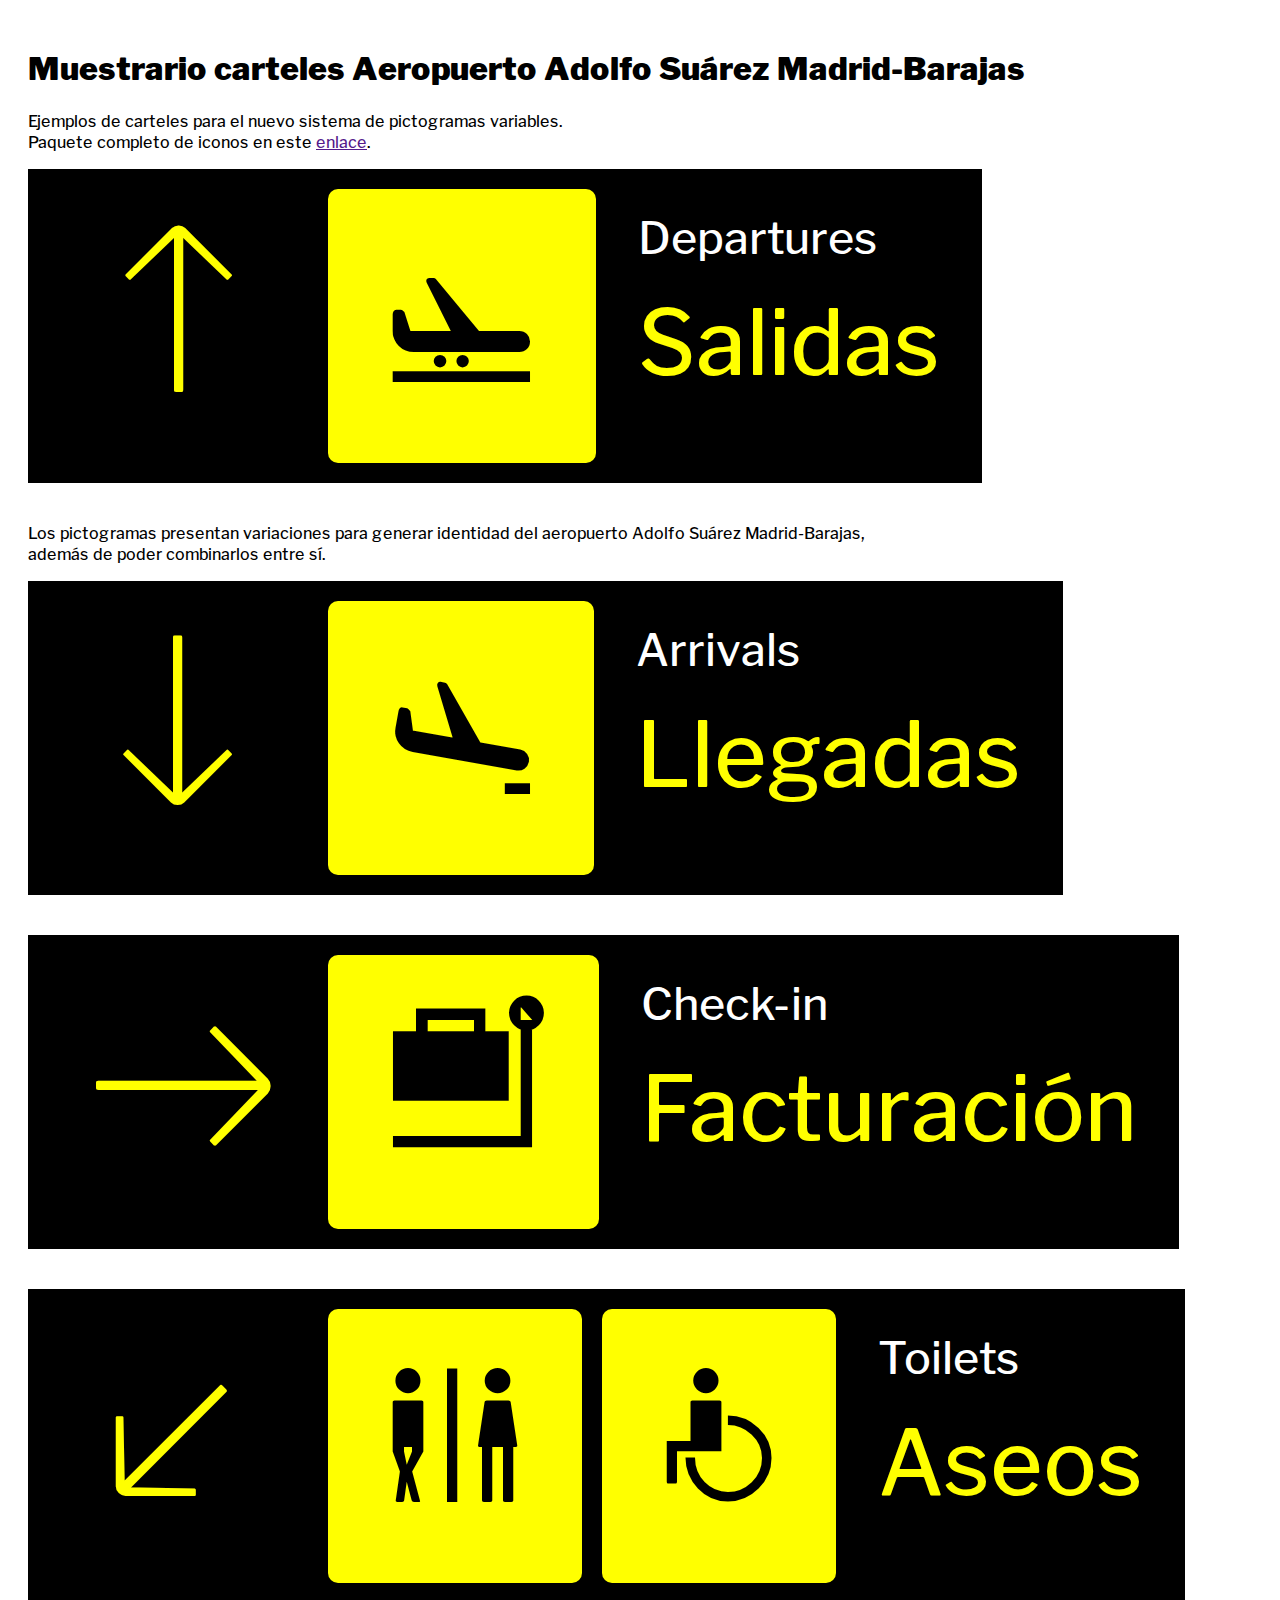
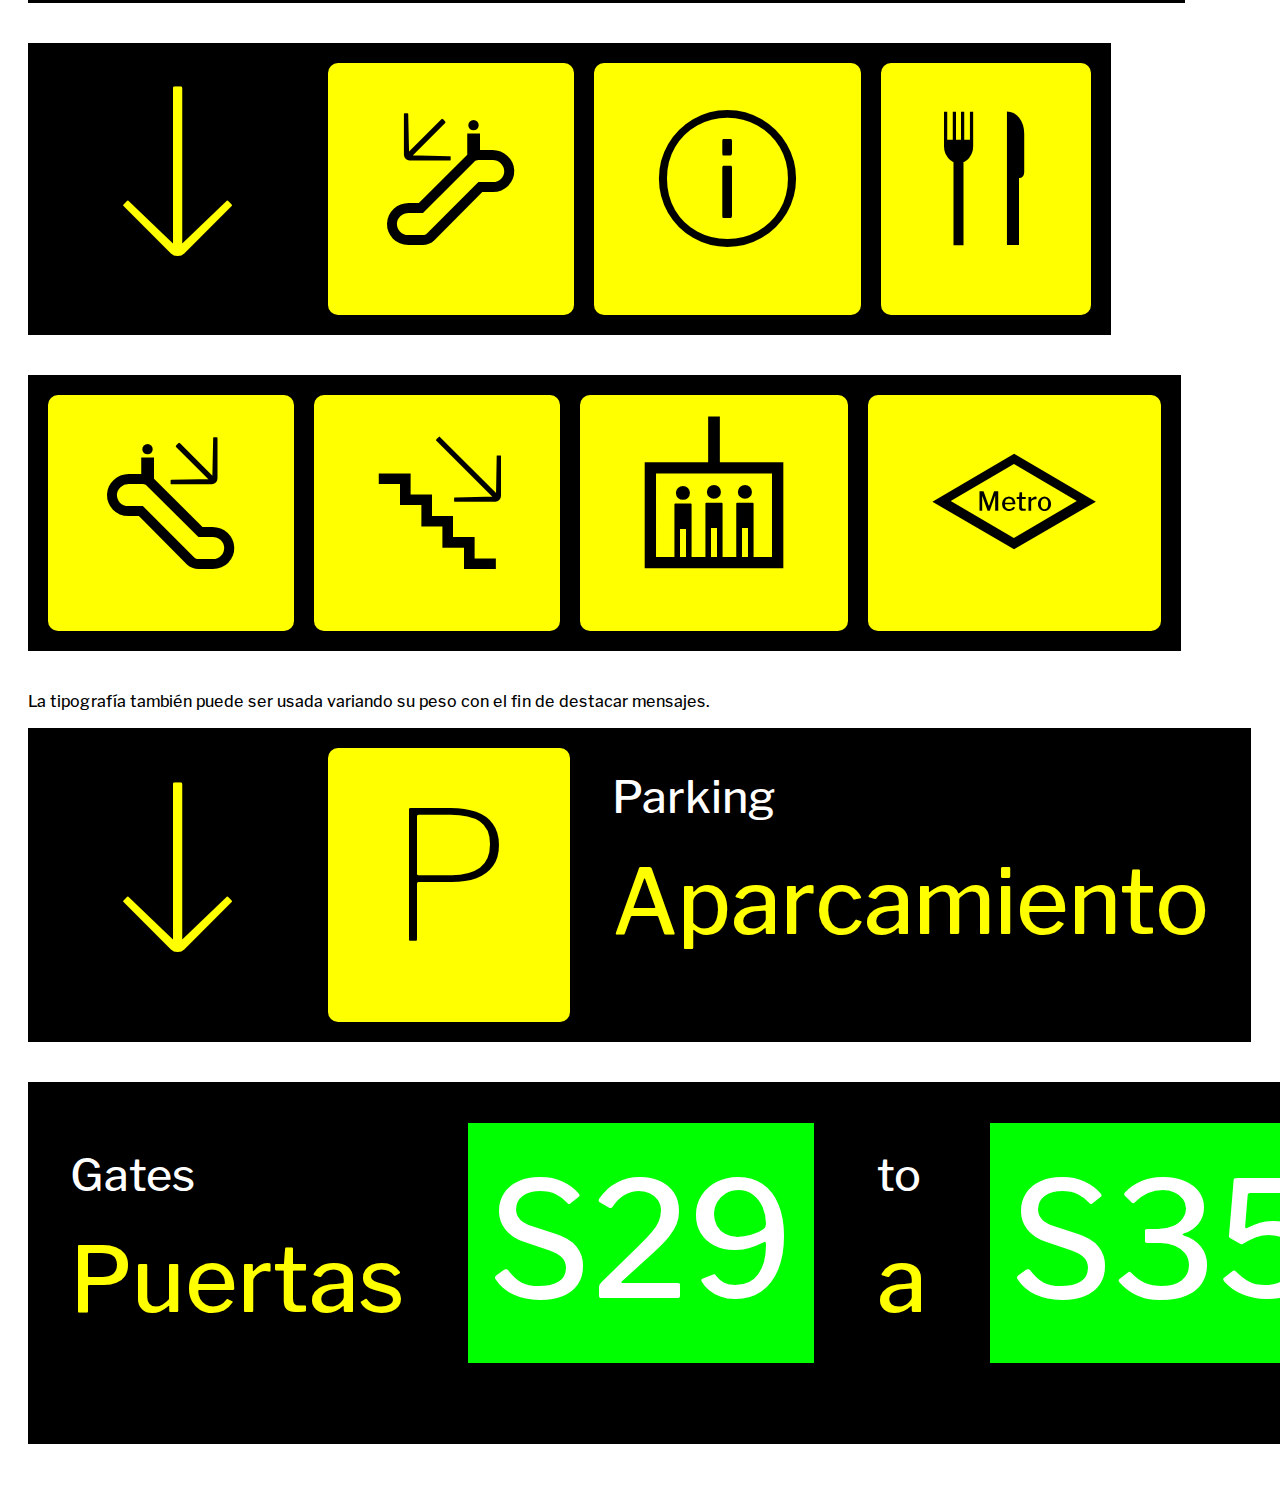
==== index.html @ a6f04977 "prueba web" ====
<!DOCTYPE html>
<html lang="es">
<head>
    <meta charset="UTF-8">
    <meta http-equiv="X-UA-Compatible" content="IE=edge">
    <meta name="viewport" content="width=device-width, initial-scale=1.0">
    <title>Muestrario carteles Aeropuerto</title>
    <link rel="stylesheet" href="styles.css">
</head>
<body>

    <div class="destacado">
        <h1>Muestrario carteles Aeropuerto Adolfo Suárez Madrid-Barajas</h1>
        <p>Ejemplos de carteles para el nuevo sistema de pictogramas variables. 
            <br> Paquete completo de iconos en este <a href="">enlace</a>.</p>
    </div>

    <table>

        <tr>
            <th class="arrowA" >&#8593;</th>
            <td class="icon" >&#128747;</td>

            <td>
                <table>
                    <tr>
                        <td class="eng" >Departures</td>
                    </tr>
                    <tr>
                        <td class="esp" >Salidas</td>
                    </tr>
                </table>
            </td>
        </tr>

    </table>


    <p>Los pictogramas presentan variaciones para generar identidad del aeropuerto Adolfo Suárez Madrid-Barajas, 
        <br> además de poder combinarlos entre sí.</p>


    <table>

        <tr>
            <th class="arrowA" >&#8595;</th>
            <td class="iconA" >&#128748;</td>

            <td>
                <table>
                    <tr>
                        <td class="eng" >Arrivals</td>
                    </tr>
                    <tr>
                        <td class="esp" >Llegadas</td>
                    </tr>
                </table>
            </td>
        </tr>

    </table>


    <table>

        <tr>
            <th class="arrowA" >&#8594;</th>
            <td class="iconA">&#129523;</td>

            <td>
                <table>
                    <tr>
                        <td class="eng" >Check-in</td>
                    </tr>
                    <tr>
                        <td class="esp" >Facturación</td>
                    </tr>
                </table>
            </td>
        </tr>

    </table>

    <table>

        <tr>
            <th class="arrowA" >&#8601;</th>
            <td class="iconA">&#128702;</td>
            <td class="iconA">&#9855;</td>

            <td>
                <table>
                    <tr>
                        <td class="eng" >Toilets</td>
                    </tr>
                    <tr>
                        <td class="esp" >Aseos</td>
                    </tr>
                </table>
            </td>
            
        </tr>

    </table>


    <table>

        <tr>
            <th class="arrowA" >&#8595;</th>
            <td class="iconA">&#128079;</td>
            <td class="iconA">&#128712;</td>
            <td class="iconA">&#127860;</td>
        </tr>

    </table>

    <table>

        <tr>
            <td class="iconA">&#129693;</td>
            <td class="iconA">&#9989;</td>
            <td class="iconA">&#128727;</td>
            <td class="iconA">&#128647;</td>
        </tr>

    </table>

    <p>La tipografía también puede ser usada variando su peso con el fin de destacar mensajes.</p>

    <table>

        <tr>
            <th class="arrowA" >&#8595;</th>
            <td class="iconA">P</td>

            <td>
                <table>
                    <tr>
                        <td class="eng" >Parking</td>
                    </tr>
                    <tr>
                        <td class="esp" >Aparcamiento</td>
                    </tr>
                </table>
            </td>
            
        </tr>

    </table>

    <table>

        <tr>

            <td>
                <table>
                    <tr>
                        <td class="eng" >Gates</td>
                    </tr>
                    <tr>
                        <td class="esp" >Puertas</td>
                    </tr>
                </table>
            </td>
            <td>
                <table>
                    <tr>
                        <td class="gatesA">
                            S29
                        </td>
                    </tr>
                </table>
            </td>
            <td>
                <table>
                    <tr>
                        <td class="eng" >to</td>
                    </tr>
                    <tr>
                        <td class="esp" >a</td>
                    </tr>
                </table>
            </td>
            <td>
                <table>
                    <tr>
                        <td class="gatesA">
                            S35
                        </td>
                    </tr>
                </table>
            </td>
        </tr>

    </table>
        
</body>
</html>
---- styles.css ----
@font-face {
    font-family:"ASBarajas";
    src: url("fonts/Barajas_pictogramas_v19-VF.ttf");
    font-weight: 40 200;
}

@keyframes wacky  {
  0%   {font-variation-settings: "wght" 40}
  50%   {font-variation-settings: "wght" 200}
  100% {font-variation-settings: "wght" 40}
    }


body{
  background-color: white;
  padding: 20px;
}


h1{
  font-family: ASBarajas;
  font-weight: 200;
  color: black;
}

p{
  font-family: ASBarajas;
  font-weight: 100;
  color: black;
}

table {
  border-spacing: 20px;
  width: 0%;
  background-color:black; 
  margin-bottom: 40px;
}


th.arrow{
  font-family: ASBarajas;
  color: yellow;
  font-size: 200px;
  font-weight: 40;
  padding-right: 80px;
  padding-left: 80px;
}

th.arrowA{
  font-family: ASBarajas;
  color: yellow;
  font-size: 200px;
  font-weight: 40;
  padding-right: 80px;
  padding-left: 80px;
  animation:  wacky infinite;
  animation-duration: 3s;
  animation-timing-function: ease;
}

td.icon{
  font-family: ASBarajas;
  color: black;
  font-size: 180px;
  font-weight: 40;
  border-radius: 10px;
  background-color: yellow;
  padding-left: 60px;
  padding-right: 60px;
  padding-bottom: 10px;
}

td.iconA{
  font-family: ASBarajas;
  color: black;
  font-size: 180px;
  font-weight: 40;
  border-radius: 10px;
  background-color: yellow;
  padding-left: 60px;
  padding-right: 60px;
  padding-bottom: 10px;
  animation:  wacky infinite;
  animation-duration: 3s;
  animation-timing-function: ease;
}

td.eng{
  font-family: ASBarajas;
  color: white;
  font-size: 45px;
  font-weight: 100;
}

td.esp{
  font-family: ASBarajas;
  color: yellow;
  font-size: 90px;
  font-weight: 100;
}



td.gatesA{
  font-family: ASBarajas;
  color: white;
  font-size: 160px;
  font-weight: 100;
  background-color:lime;
  padding: 20px;
  animation:  wacky infinite;
  animation-duration: 3s;
  animation-timing-function: ease;
}




/* @keyframes wacky  {
  0%   {font-variation-settings: "wght" 40}
  50%   {font-variation-settings: "wght" 200}
  100% {font-variation-settings: "wght" 40}
    }

body{
  background-color: black; 
}

h1{
  font-family: ASBarajas;
  font-weight: 40;
  color: yellow;
}

p{
  font-family: ASBarajas;
  font-weight: 100;
  color: yellow;

}

table {
  border-spacing: 10px;
  width: 100%;
}

table, th, td {
  border: 1px solid black;
}

td {
  text-align: center;
  font-size: 180px;
  font-family: ASBarajas;
  font-variation-settings: "wght" 40;
  transition: font-variation-settings 0.3s ease;
  border-radius: 10px;
  background-color: yellow;
  padding-left: 20px;
  padding-right: 20px;
  padding-bottom: 10px
}


td:hover {
  font-variation-settings: "wght" 200;
}

th{
  text-align: left;
  font-size: 200px;
  font-family: ASBarajas;
  font-variation-settings: "wght" 60;
  border-radius: 10px;
  padding-right: 20px;
  color: yellow;
  background-color:black;
  padding-left:20px;
  animation:  wacky infinite;
  animation-duration: 3s;
  animation-timing-function: ease;
}

.destacado{
  padding:10px;
}

.text{
  font-family: ASBarajas;
  font-weight: 100;
  color: yellow;
  font-size: 20px;
} */
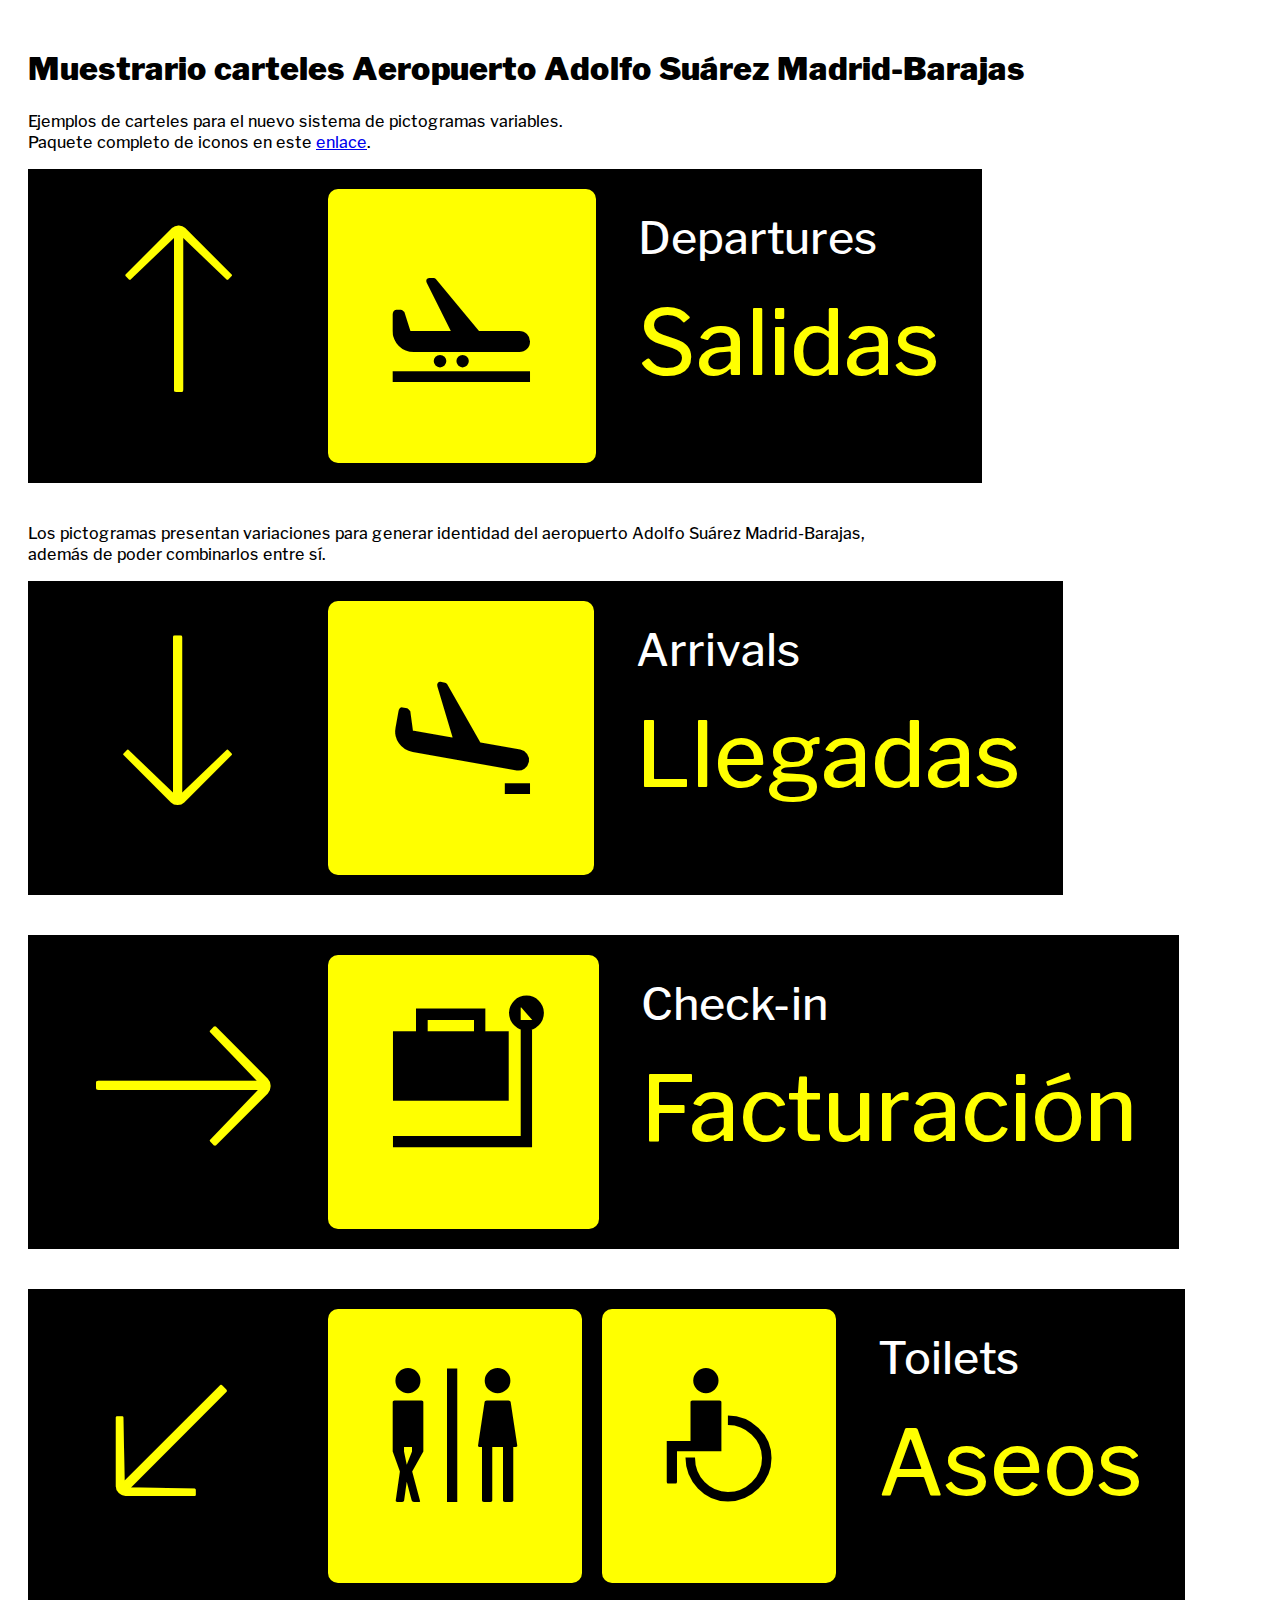
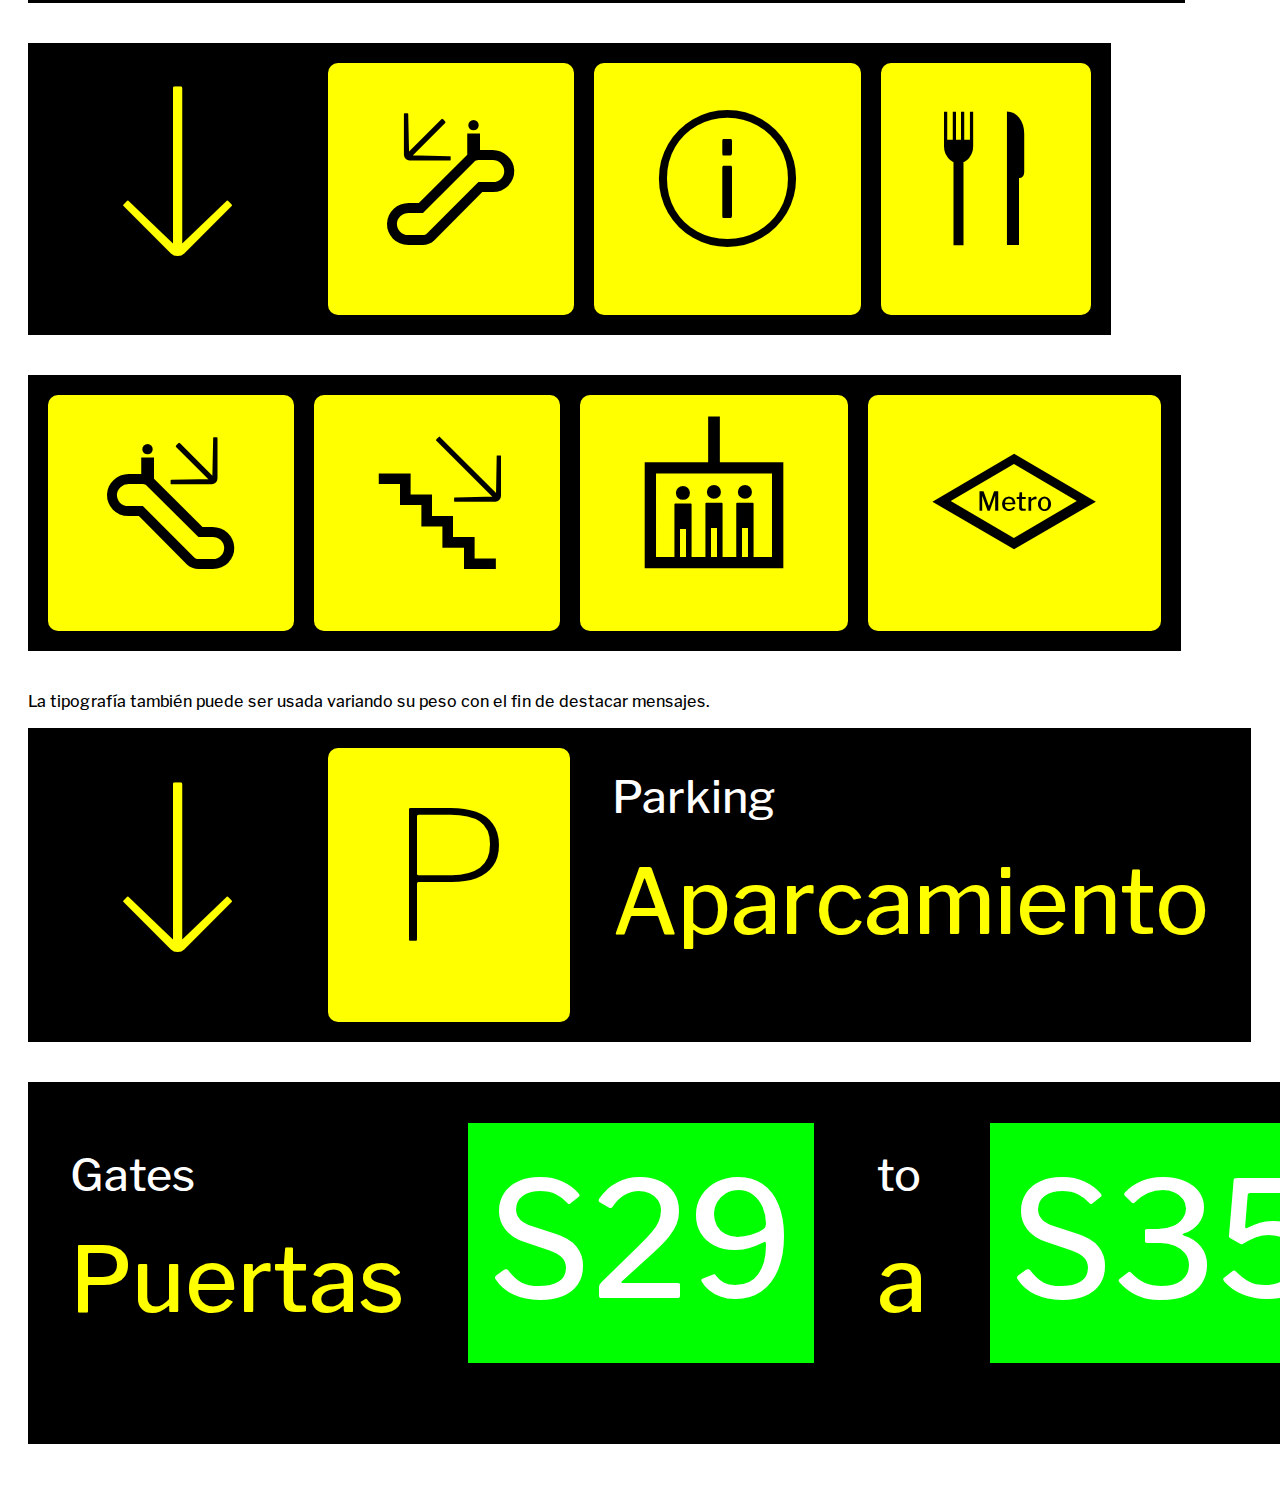
==== commit cc883241: "add link" ====
--- a/index.html
+++ b/index.html
@@ -12,7 +12,7 @@
     <div class="destacado">
         <h1>Muestrario carteles Aeropuerto Adolfo Suárez Madrid-Barajas</h1>
         <p>Ejemplos de carteles para el nuevo sistema de pictogramas variables. 
-            <br> Paquete completo de iconos en este <a href="">enlace</a>.</p>
+            <br> Paquete completo de iconos en este <a href="https://carlospmerchan.github.io/galeria_pictogramas_aeropuerto__A_S_barajas/">enlace</a>.</p>
     </div>
 
     <table>
